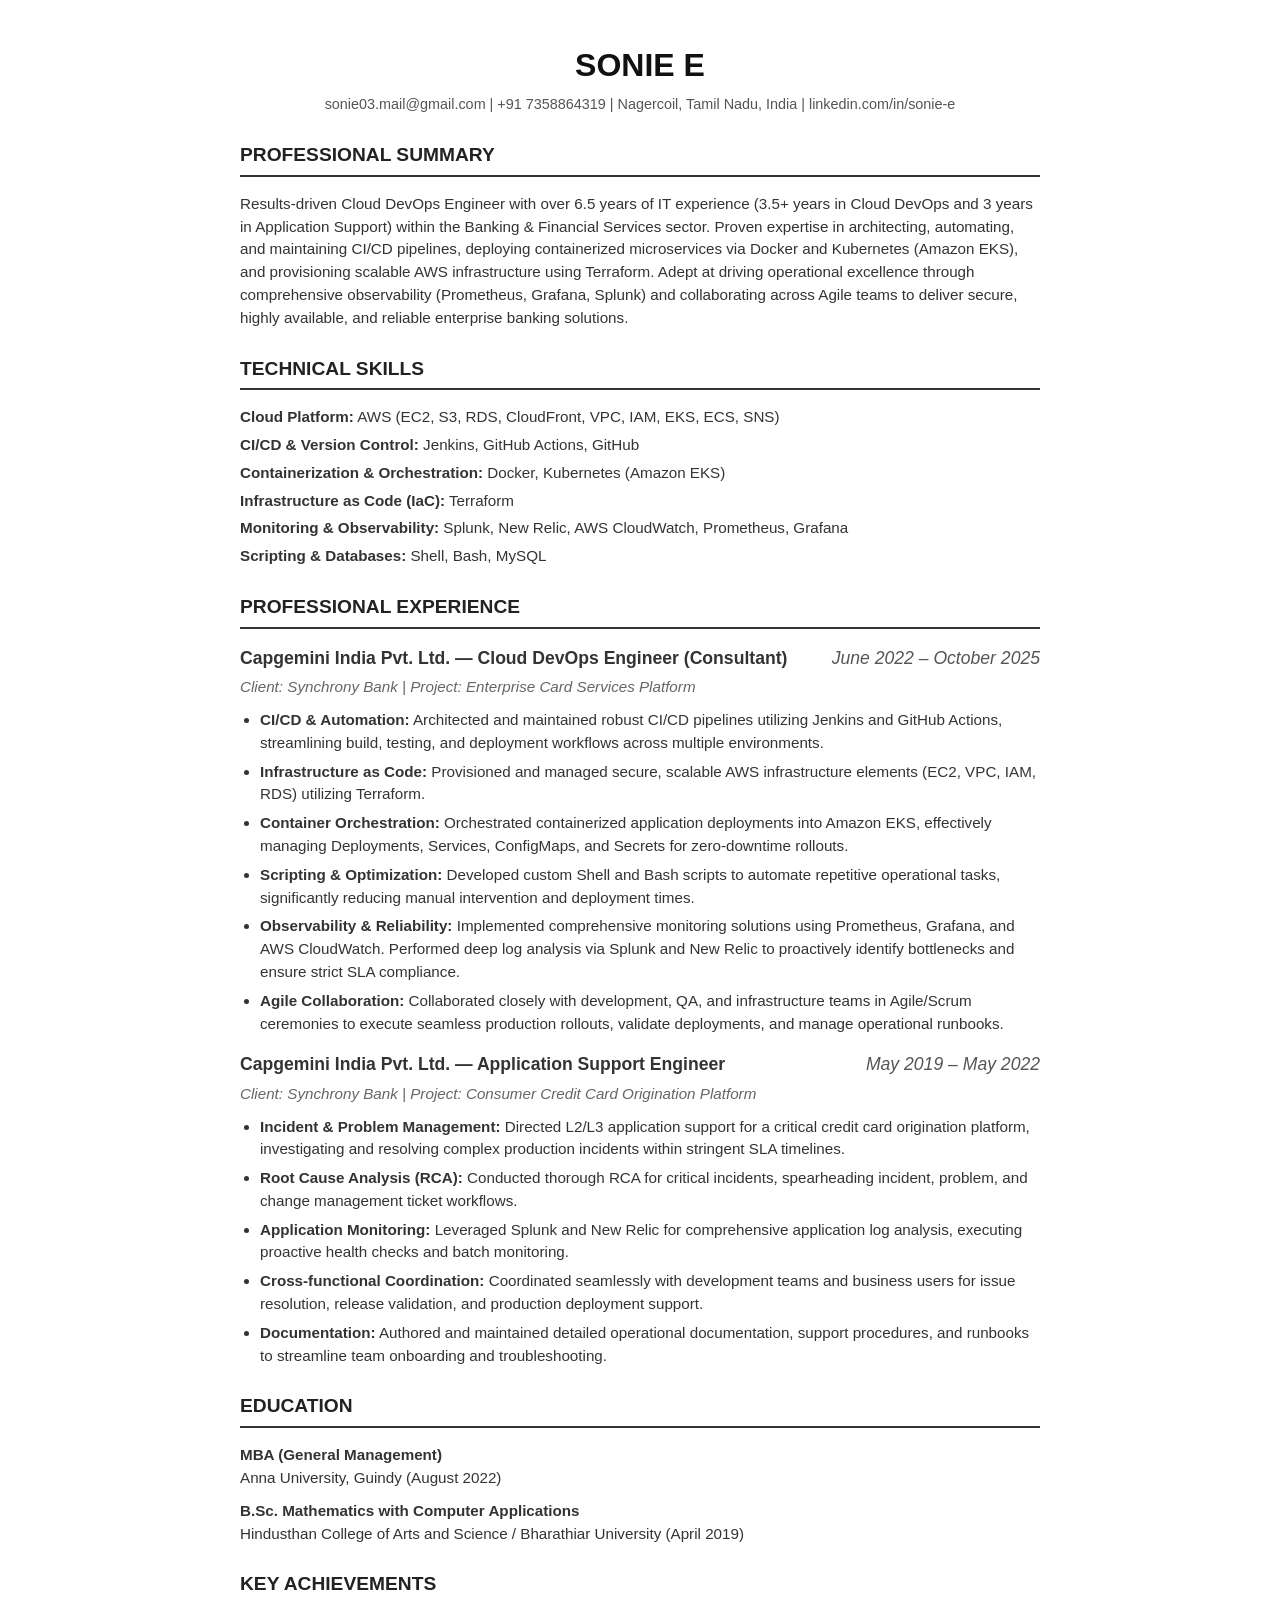
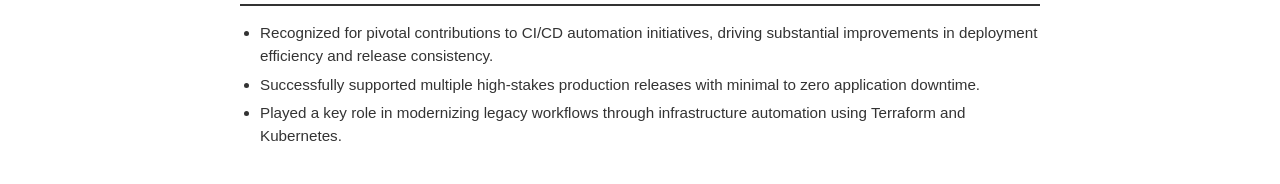
==== assets/resume.html @ f174adad "Initial commit of Cloud DevOps Portfolio" ====
<!DOCTYPE html>
<html lang="en">
<head>
<meta charset="UTF-8">
<style>
  body {
    font-family: 'Helvetica Neue', Helvetica, Arial, sans-serif;
    line-height: 1.5;
    color: #333;
    max-width: 800px;
    margin: 0 auto;
    padding: 20px;
  }
  h1 { text-align: center; margin-bottom: 5px; color: #111; }
  .contact-info { text-align: center; font-size: 0.9em; color: #555; margin-bottom: 20px; }
  h2 { border-bottom: 2px solid #333; padding-bottom: 5px; color: #222; margin-top: 25px; text-transform: uppercase; font-size: 1.2em; }
  h3 { font-size: 1.1em; color: #333; margin-bottom: 5px; margin-top: 15px; display: flex; justify-content: space-between; }
  .role-title { font-weight: bold; }
  .date { font-weight: normal; font-style: italic; color: #555; }
  .client-info { font-style: italic; font-size: 0.95em; color: #666; margin-bottom: 10px; }
  ul { padding-left: 20px; margin-top: 5px; }
  li { margin-bottom: 6px; font-size: 0.95em; }
  .skills-list { display: grid; grid-template-columns: 1fr; gap: 5px; font-size: 0.95em; }
</style>
</head>
<body>

<h1>SONIE E</h1>
<div class="contact-info">
  sonie03.mail@gmail.com | +91 7358864319 | Nagercoil, Tamil Nadu, India | linkedin.com/in/sonie-e
</div>

<h2>Professional Summary</h2>
<p style="font-size: 0.95em; margin-top: 10px;">Results-driven Cloud DevOps Engineer with over 6.5 years of IT experience (3.5+ years in Cloud DevOps and 3 years in Application Support) within the Banking & Financial Services sector. Proven expertise in architecting, automating, and maintaining CI/CD pipelines, deploying containerized microservices via Docker and Kubernetes (Amazon EKS), and provisioning scalable AWS infrastructure using Terraform. Adept at driving operational excellence through comprehensive observability (Prometheus, Grafana, Splunk) and collaborating across Agile teams to deliver secure, highly available, and reliable enterprise banking solutions.</p>

<h2>Technical Skills</h2>
<div class="skills-list">
  <div><strong>Cloud Platform:</strong> AWS (EC2, S3, RDS, CloudFront, VPC, IAM, EKS, ECS, SNS)</div>
  <div><strong>CI/CD & Version Control:</strong> Jenkins, GitHub Actions, GitHub</div>
  <div><strong>Containerization & Orchestration:</strong> Docker, Kubernetes (Amazon EKS)</div>
  <div><strong>Infrastructure as Code (IaC):</strong> Terraform</div>
  <div><strong>Monitoring & Observability:</strong> Splunk, New Relic, AWS CloudWatch, Prometheus, Grafana</div>
  <div><strong>Scripting & Databases:</strong> Shell, Bash, MySQL</div>
</div>

<h2>Professional Experience</h2>

<h3><span class="role-title">Capgemini India Pvt. Ltd. — Cloud DevOps Engineer (Consultant)</span> <span class="date">June 2022 – October 2025</span></h3>
<div class="client-info">Client: Synchrony Bank | Project: Enterprise Card Services Platform</div>
<ul>
  <li><strong>CI/CD & Automation:</strong> Architected and maintained robust CI/CD pipelines utilizing Jenkins and GitHub Actions, streamlining build, testing, and deployment workflows across multiple environments.</li>
  <li><strong>Infrastructure as Code:</strong> Provisioned and managed secure, scalable AWS infrastructure elements (EC2, VPC, IAM, RDS) utilizing Terraform.</li>
  <li><strong>Container Orchestration:</strong> Orchestrated containerized application deployments into Amazon EKS, effectively managing Deployments, Services, ConfigMaps, and Secrets for zero-downtime rollouts.</li>
  <li><strong>Scripting & Optimization:</strong> Developed custom Shell and Bash scripts to automate repetitive operational tasks, significantly reducing manual intervention and deployment times.</li>
  <li><strong>Observability & Reliability:</strong> Implemented comprehensive monitoring solutions using Prometheus, Grafana, and AWS CloudWatch. Performed deep log analysis via Splunk and New Relic to proactively identify bottlenecks and ensure strict SLA compliance.</li>
  <li><strong>Agile Collaboration:</strong> Collaborated closely with development, QA, and infrastructure teams in Agile/Scrum ceremonies to execute seamless production rollouts, validate deployments, and manage operational runbooks.</li>
</ul>

<h3><span class="role-title">Capgemini India Pvt. Ltd. — Application Support Engineer</span> <span class="date">May 2019 – May 2022</span></h3>
<div class="client-info">Client: Synchrony Bank | Project: Consumer Credit Card Origination Platform</div>
<ul>
  <li><strong>Incident & Problem Management:</strong> Directed L2/L3 application support for a critical credit card origination platform, investigating and resolving complex production incidents within stringent SLA timelines.</li>
  <li><strong>Root Cause Analysis (RCA):</strong> Conducted thorough RCA for critical incidents, spearheading incident, problem, and change management ticket workflows.</li>
  <li><strong>Application Monitoring:</strong> Leveraged Splunk and New Relic for comprehensive application log analysis, executing proactive health checks and batch monitoring.</li>
  <li><strong>Cross-functional Coordination:</strong> Coordinated seamlessly with development teams and business users for issue resolution, release validation, and production deployment support.</li>
  <li><strong>Documentation:</strong> Authored and maintained detailed operational documentation, support procedures, and runbooks to streamline team onboarding and troubleshooting.</li>
</ul>

<h2>Education</h2>
<ul style="list-style-type: none; padding-left: 0;">
  <li style="margin-bottom: 10px;"><strong>MBA (General Management)</strong><br>Anna University, Guindy (August 2022)</li>
  <li><strong>B.Sc. Mathematics with Computer Applications</strong><br>Hindusthan College of Arts and Science / Bharathiar University (April 2019)</li>
</ul>

<h2>Key Achievements</h2>
<ul>
  <li>Recognized for pivotal contributions to CI/CD automation initiatives, driving substantial improvements in deployment efficiency and release consistency.</li>
  <li>Successfully supported multiple high-stakes production releases with minimal to zero application downtime.</li>
  <li>Played a key role in modernizing legacy workflows through infrastructure automation using Terraform and Kubernetes.</li>
</ul>

</body>
</html>
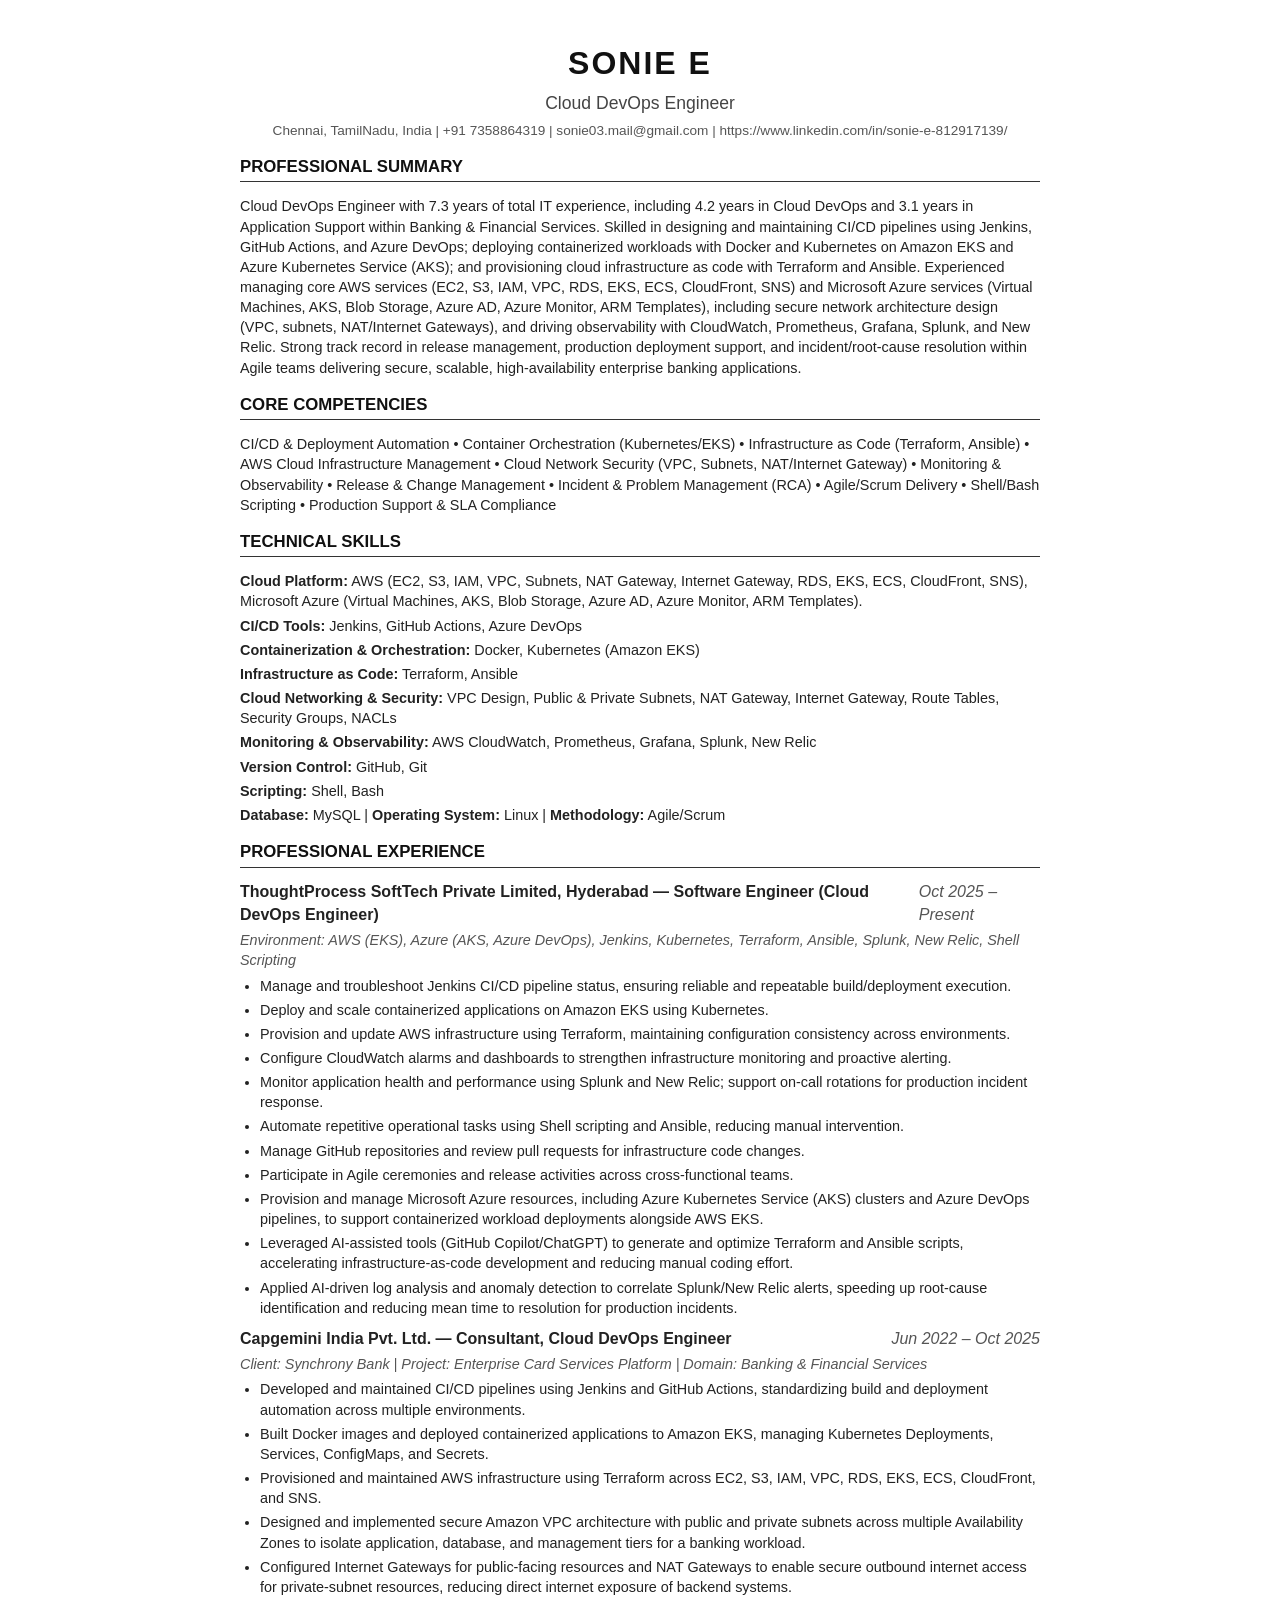
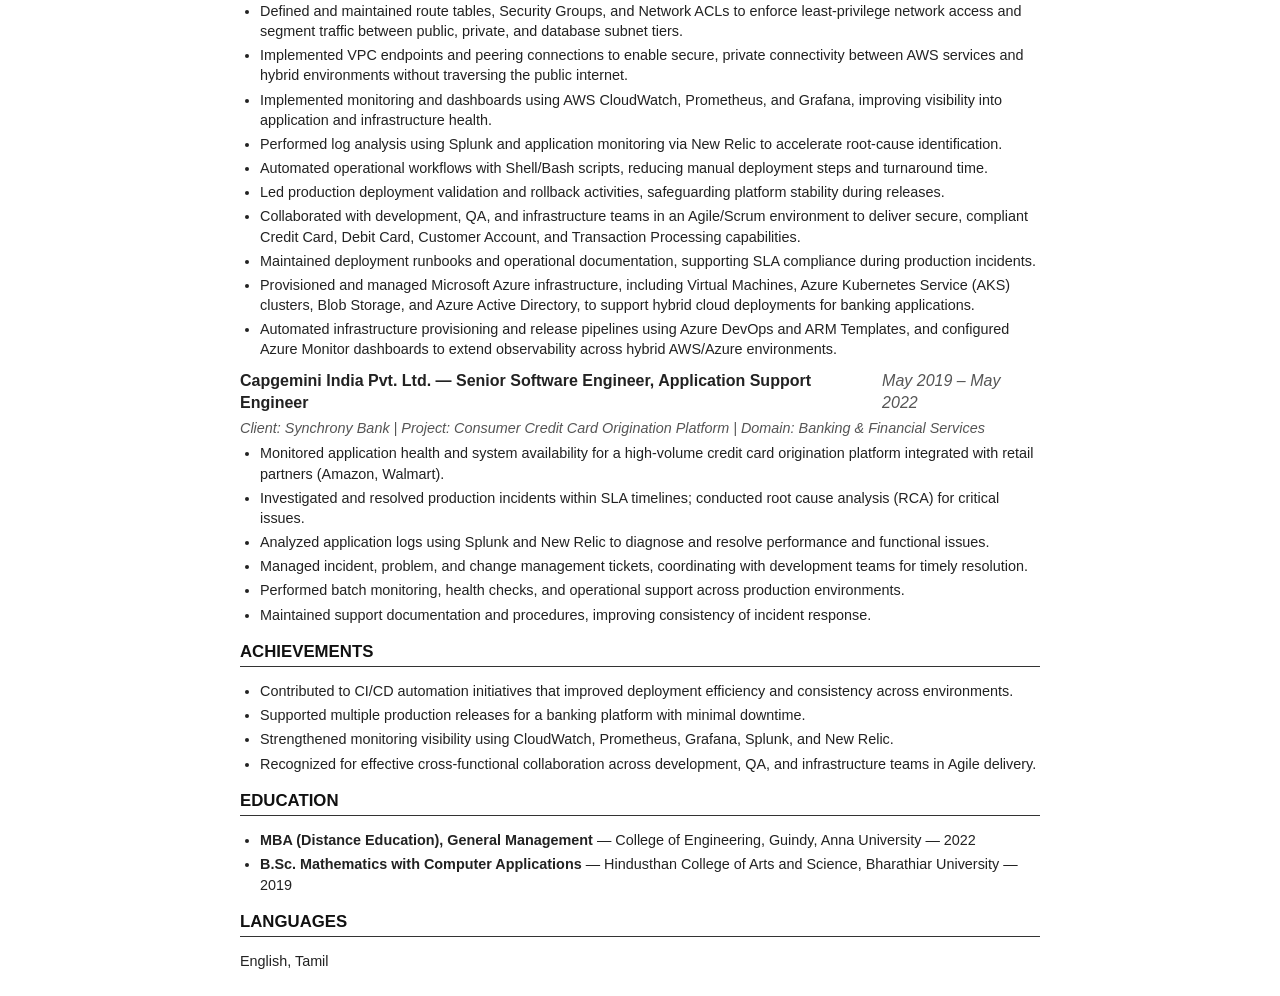
==== commit 362c212e: "Update portfolio with new ThoughtProcess SoftTech role and Azure skills" ====
--- a/assets/resume.html
+++ b/assets/resume.html
@@ -5,79 +5,118 @@
 <style>
   body {
     font-family: 'Helvetica Neue', Helvetica, Arial, sans-serif;
-    line-height: 1.5;
-    color: #333;
+    line-height: 1.4;
+    color: #222;
     max-width: 800px;
     margin: 0 auto;
     padding: 20px;
   }
-  h1 { text-align: center; margin-bottom: 5px; color: #111; }
-  .contact-info { text-align: center; font-size: 0.9em; color: #555; margin-bottom: 20px; }
-  h2 { border-bottom: 2px solid #333; padding-bottom: 5px; color: #222; margin-top: 25px; text-transform: uppercase; font-size: 1.2em; }
-  h3 { font-size: 1.1em; color: #333; margin-bottom: 5px; margin-top: 15px; display: flex; justify-content: space-between; }
+  h1 { text-align: center; margin-bottom: 5px; color: #111; text-transform: uppercase; letter-spacing: 2px;}
+  .subtitle { text-align: center; font-size: 1.1em; color: #444; margin-bottom: 5px; }
+  .contact-info { text-align: center; font-size: 0.85em; color: #555; margin-bottom: 15px; }
+  h2 { border-bottom: 1px solid #333; padding-bottom: 3px; color: #111; margin-top: 15px; text-transform: uppercase; font-size: 1.05em; font-weight: bold;}
+  h3 { font-size: 1em; color: #222; margin-bottom: 4px; margin-top: 10px; display: flex; justify-content: space-between; }
   .role-title { font-weight: bold; }
   .date { font-weight: normal; font-style: italic; color: #555; }
-  .client-info { font-style: italic; font-size: 0.95em; color: #666; margin-bottom: 10px; }
-  ul { padding-left: 20px; margin-top: 5px; }
-  li { margin-bottom: 6px; font-size: 0.95em; }
-  .skills-list { display: grid; grid-template-columns: 1fr; gap: 5px; font-size: 0.95em; }
+  .client-info { font-style: italic; font-size: 0.9em; color: #555; margin-bottom: 5px; }
+  p { font-size: 0.9em; margin-top: 5px; margin-bottom: 5px; }
+  ul { padding-left: 20px; margin-top: 5px; margin-bottom: 5px; }
+  li { margin-bottom: 4px; font-size: 0.9em; }
+  .skills-list { display: grid; grid-template-columns: 1fr; gap: 4px; font-size: 0.9em; }
 </style>
 </head>
 <body>
 
 <h1>SONIE E</h1>
+<div class="subtitle">Cloud DevOps Engineer</div>
 <div class="contact-info">
-  sonie03.mail@gmail.com | +91 7358864319 | Nagercoil, Tamil Nadu, India | linkedin.com/in/sonie-e
+  Chennai, TamilNadu, India | +91 7358864319 | sonie03.mail@gmail.com | https://www.linkedin.com/in/sonie-e-812917139/
 </div>
 
-<h2>Professional Summary</h2>
-<p style="font-size: 0.95em; margin-top: 10px;">Results-driven Cloud DevOps Engineer with over 6.5 years of IT experience (3.5+ years in Cloud DevOps and 3 years in Application Support) within the Banking & Financial Services sector. Proven expertise in architecting, automating, and maintaining CI/CD pipelines, deploying containerized microservices via Docker and Kubernetes (Amazon EKS), and provisioning scalable AWS infrastructure using Terraform. Adept at driving operational excellence through comprehensive observability (Prometheus, Grafana, Splunk) and collaborating across Agile teams to deliver secure, highly available, and reliable enterprise banking solutions.</p>
+<h2>PROFESSIONAL SUMMARY</h2>
+<p>Cloud DevOps Engineer with 7.3 years of total IT experience, including 4.2 years in Cloud DevOps and 3.1 years in Application Support within Banking & Financial Services. Skilled in designing and maintaining CI/CD pipelines using Jenkins, GitHub Actions, and Azure DevOps; deploying containerized workloads with Docker and Kubernetes on Amazon EKS and Azure Kubernetes Service (AKS); and provisioning cloud infrastructure as code with Terraform and Ansible. Experienced managing core AWS services (EC2, S3, IAM, VPC, RDS, EKS, ECS, CloudFront, SNS) and Microsoft Azure services (Virtual Machines, AKS, Blob Storage, Azure AD, Azure Monitor, ARM Templates), including secure network architecture design (VPC, subnets, NAT/Internet Gateways), and driving observability with CloudWatch, Prometheus, Grafana, Splunk, and New Relic. Strong track record in release management, production deployment support, and incident/root-cause resolution within Agile teams delivering secure, scalable, high-availability enterprise banking applications.</p>
 
-<h2>Technical Skills</h2>
+<h2>CORE COMPETENCIES</h2>
+<p>CI/CD & Deployment Automation • Container Orchestration (Kubernetes/EKS) • Infrastructure as Code (Terraform, Ansible) • AWS Cloud Infrastructure Management • Cloud Network Security (VPC, Subnets, NAT/Internet Gateway) • Monitoring & Observability • Release & Change Management • Incident & Problem Management (RCA) • Agile/Scrum Delivery • Shell/Bash Scripting • Production Support & SLA Compliance</p>
+
+<h2>TECHNICAL SKILLS</h2>
 <div class="skills-list">
-  <div><strong>Cloud Platform:</strong> AWS (EC2, S3, RDS, CloudFront, VPC, IAM, EKS, ECS, SNS)</div>
-  <div><strong>CI/CD & Version Control:</strong> Jenkins, GitHub Actions, GitHub</div>
+  <div><strong>Cloud Platform:</strong> AWS (EC2, S3, IAM, VPC, Subnets, NAT Gateway, Internet Gateway, RDS, EKS, ECS, CloudFront, SNS), Microsoft Azure (Virtual Machines, AKS, Blob Storage, Azure AD, Azure Monitor, ARM Templates).</div>
+  <div><strong>CI/CD Tools:</strong> Jenkins, GitHub Actions, Azure DevOps</div>
   <div><strong>Containerization & Orchestration:</strong> Docker, Kubernetes (Amazon EKS)</div>
-  <div><strong>Infrastructure as Code (IaC):</strong> Terraform</div>
-  <div><strong>Monitoring & Observability:</strong> Splunk, New Relic, AWS CloudWatch, Prometheus, Grafana</div>
-  <div><strong>Scripting & Databases:</strong> Shell, Bash, MySQL</div>
+  <div><strong>Infrastructure as Code:</strong> Terraform, Ansible</div>
+  <div><strong>Cloud Networking & Security:</strong> VPC Design, Public & Private Subnets, NAT Gateway, Internet Gateway, Route Tables, Security Groups, NACLs</div>
+  <div><strong>Monitoring & Observability:</strong> AWS CloudWatch, Prometheus, Grafana, Splunk, New Relic</div>
+  <div><strong>Version Control:</strong> GitHub, Git</div>
+  <div><strong>Scripting:</strong> Shell, Bash</div>
+  <div><strong>Database:</strong> MySQL | <strong>Operating System:</strong> Linux | <strong>Methodology:</strong> Agile/Scrum</div>
 </div>
 
-<h2>Professional Experience</h2>
+<h2>PROFESSIONAL EXPERIENCE</h2>
 
-<h3><span class="role-title">Capgemini India Pvt. Ltd. — Cloud DevOps Engineer (Consultant)</span> <span class="date">June 2022 – October 2025</span></h3>
-<div class="client-info">Client: Synchrony Bank | Project: Enterprise Card Services Platform</div>
+<h3><span class="role-title">ThoughtProcess SoftTech Private Limited, Hyderabad — Software Engineer (Cloud DevOps Engineer)</span> <span class="date">Oct 2025 – Present</span></h3>
+<div class="client-info">Environment: AWS (EKS), Azure (AKS, Azure DevOps), Jenkins, Kubernetes, Terraform, Ansible, Splunk, New Relic, Shell Scripting</div>
 <ul>
-  <li><strong>CI/CD & Automation:</strong> Architected and maintained robust CI/CD pipelines utilizing Jenkins and GitHub Actions, streamlining build, testing, and deployment workflows across multiple environments.</li>
-  <li><strong>Infrastructure as Code:</strong> Provisioned and managed secure, scalable AWS infrastructure elements (EC2, VPC, IAM, RDS) utilizing Terraform.</li>
-  <li><strong>Container Orchestration:</strong> Orchestrated containerized application deployments into Amazon EKS, effectively managing Deployments, Services, ConfigMaps, and Secrets for zero-downtime rollouts.</li>
-  <li><strong>Scripting & Optimization:</strong> Developed custom Shell and Bash scripts to automate repetitive operational tasks, significantly reducing manual intervention and deployment times.</li>
-  <li><strong>Observability & Reliability:</strong> Implemented comprehensive monitoring solutions using Prometheus, Grafana, and AWS CloudWatch. Performed deep log analysis via Splunk and New Relic to proactively identify bottlenecks and ensure strict SLA compliance.</li>
-  <li><strong>Agile Collaboration:</strong> Collaborated closely with development, QA, and infrastructure teams in Agile/Scrum ceremonies to execute seamless production rollouts, validate deployments, and manage operational runbooks.</li>
+  <li>Manage and troubleshoot Jenkins CI/CD pipeline status, ensuring reliable and repeatable build/deployment execution.</li>
+  <li>Deploy and scale containerized applications on Amazon EKS using Kubernetes.</li>
+  <li>Provision and update AWS infrastructure using Terraform, maintaining configuration consistency across environments.</li>
+  <li>Configure CloudWatch alarms and dashboards to strengthen infrastructure monitoring and proactive alerting.</li>
+  <li>Monitor application health and performance using Splunk and New Relic; support on-call rotations for production incident response.</li>
+  <li>Automate repetitive operational tasks using Shell scripting and Ansible, reducing manual intervention.</li>
+  <li>Manage GitHub repositories and review pull requests for infrastructure code changes.</li>
+  <li>Participate in Agile ceremonies and release activities across cross-functional teams.</li>
+  <li>Provision and manage Microsoft Azure resources, including Azure Kubernetes Service (AKS) clusters and Azure DevOps pipelines, to support containerized workload deployments alongside AWS EKS.</li>
+  <li>Leveraged AI-assisted tools (GitHub Copilot/ChatGPT) to generate and optimize Terraform and Ansible scripts, accelerating infrastructure-as-code development and reducing manual coding effort.</li>
+  <li>Applied AI-driven log analysis and anomaly detection to correlate Splunk/New Relic alerts, speeding up root-cause identification and reducing mean time to resolution for production incidents.</li>
 </ul>
 
-<h3><span class="role-title">Capgemini India Pvt. Ltd. — Application Support Engineer</span> <span class="date">May 2019 – May 2022</span></h3>
-<div class="client-info">Client: Synchrony Bank | Project: Consumer Credit Card Origination Platform</div>
+<h3><span class="role-title">Capgemini India Pvt. Ltd. — Consultant, Cloud DevOps Engineer</span> <span class="date">Jun 2022 – Oct 2025</span></h3>
+<div class="client-info">Client: Synchrony Bank | Project: Enterprise Card Services Platform | Domain: Banking & Financial Services</div>
 <ul>
-  <li><strong>Incident & Problem Management:</strong> Directed L2/L3 application support for a critical credit card origination platform, investigating and resolving complex production incidents within stringent SLA timelines.</li>
-  <li><strong>Root Cause Analysis (RCA):</strong> Conducted thorough RCA for critical incidents, spearheading incident, problem, and change management ticket workflows.</li>
-  <li><strong>Application Monitoring:</strong> Leveraged Splunk and New Relic for comprehensive application log analysis, executing proactive health checks and batch monitoring.</li>
-  <li><strong>Cross-functional Coordination:</strong> Coordinated seamlessly with development teams and business users for issue resolution, release validation, and production deployment support.</li>
-  <li><strong>Documentation:</strong> Authored and maintained detailed operational documentation, support procedures, and runbooks to streamline team onboarding and troubleshooting.</li>
+  <li>Developed and maintained CI/CD pipelines using Jenkins and GitHub Actions, standardizing build and deployment automation across multiple environments.</li>
+  <li>Built Docker images and deployed containerized applications to Amazon EKS, managing Kubernetes Deployments, Services, ConfigMaps, and Secrets.</li>
+  <li>Provisioned and maintained AWS infrastructure using Terraform across EC2, S3, IAM, VPC, RDS, EKS, ECS, CloudFront, and SNS.</li>
+  <li>Designed and implemented secure Amazon VPC architecture with public and private subnets across multiple Availability Zones to isolate application, database, and management tiers for a banking workload.</li>
+  <li>Configured Internet Gateways for public-facing resources and NAT Gateways to enable secure outbound internet access for private-subnet resources, reducing direct internet exposure of backend systems.</li>
+  <li>Defined and maintained route tables, Security Groups, and Network ACLs to enforce least-privilege network access and segment traffic between public, private, and database subnet tiers.</li>
+  <li>Implemented VPC endpoints and peering connections to enable secure, private connectivity between AWS services and hybrid environments without traversing the public internet.</li>
+  <li>Implemented monitoring and dashboards using AWS CloudWatch, Prometheus, and Grafana, improving visibility into application and infrastructure health.</li>
+  <li>Performed log analysis using Splunk and application monitoring via New Relic to accelerate root-cause identification.</li>
+  <li>Automated operational workflows with Shell/Bash scripts, reducing manual deployment steps and turnaround time.</li>
+  <li>Led production deployment validation and rollback activities, safeguarding platform stability during releases.</li>
+  <li>Collaborated with development, QA, and infrastructure teams in an Agile/Scrum environment to deliver secure, compliant Credit Card, Debit Card, Customer Account, and Transaction Processing capabilities.</li>
+  <li>Maintained deployment runbooks and operational documentation, supporting SLA compliance during production incidents.</li>
+  <li>Provisioned and managed Microsoft Azure infrastructure, including Virtual Machines, Azure Kubernetes Service (AKS) clusters, Blob Storage, and Azure Active Directory, to support hybrid cloud deployments for banking applications.</li>
+  <li>Automated infrastructure provisioning and release pipelines using Azure DevOps and ARM Templates, and configured Azure Monitor dashboards to extend observability across hybrid AWS/Azure environments.</li>
 </ul>
 
-<h2>Education</h2>
-<ul style="list-style-type: none; padding-left: 0;">
-  <li style="margin-bottom: 10px;"><strong>MBA (General Management)</strong><br>Anna University, Guindy (August 2022)</li>
-  <li><strong>B.Sc. Mathematics with Computer Applications</strong><br>Hindusthan College of Arts and Science / Bharathiar University (April 2019)</li>
+<h3><span class="role-title">Capgemini India Pvt. Ltd. — Senior Software Engineer, Application Support Engineer</span> <span class="date">May 2019 – May 2022</span></h3>
+<div class="client-info">Client: Synchrony Bank | Project: Consumer Credit Card Origination Platform | Domain: Banking & Financial Services</div>
+<ul>
+  <li>Monitored application health and system availability for a high-volume credit card origination platform integrated with retail partners (Amazon, Walmart).</li>
+  <li>Investigated and resolved production incidents within SLA timelines; conducted root cause analysis (RCA) for critical issues.</li>
+  <li>Analyzed application logs using Splunk and New Relic to diagnose and resolve performance and functional issues.</li>
+  <li>Managed incident, problem, and change management tickets, coordinating with development teams for timely resolution.</li>
+  <li>Performed batch monitoring, health checks, and operational support across production environments.</li>
+  <li>Maintained support documentation and procedures, improving consistency of incident response.</li>
 </ul>
 
-<h2>Key Achievements</h2>
+<h2>ACHIEVEMENTS</h2>
 <ul>
-  <li>Recognized for pivotal contributions to CI/CD automation initiatives, driving substantial improvements in deployment efficiency and release consistency.</li>
-  <li>Successfully supported multiple high-stakes production releases with minimal to zero application downtime.</li>
-  <li>Played a key role in modernizing legacy workflows through infrastructure automation using Terraform and Kubernetes.</li>
+  <li>Contributed to CI/CD automation initiatives that improved deployment efficiency and consistency across environments.</li>
+  <li>Supported multiple production releases for a banking platform with minimal downtime.</li>
+  <li>Strengthened monitoring visibility using CloudWatch, Prometheus, Grafana, Splunk, and New Relic.</li>
+  <li>Recognized for effective cross-functional collaboration across development, QA, and infrastructure teams in Agile delivery.</li>
 </ul>
+
+<h2>EDUCATION</h2>
+<ul>
+  <li><strong>MBA (Distance Education), General Management</strong> — College of Engineering, Guindy, Anna University — 2022</li>
+  <li><strong>B.Sc. Mathematics with Computer Applications</strong> — Hindusthan College of Arts and Science, Bharathiar University — 2019</li>
+</ul>
+
+<h2>LANGUAGES</h2>
+<p>English, Tamil</p>
 
 </body>
 </html>
